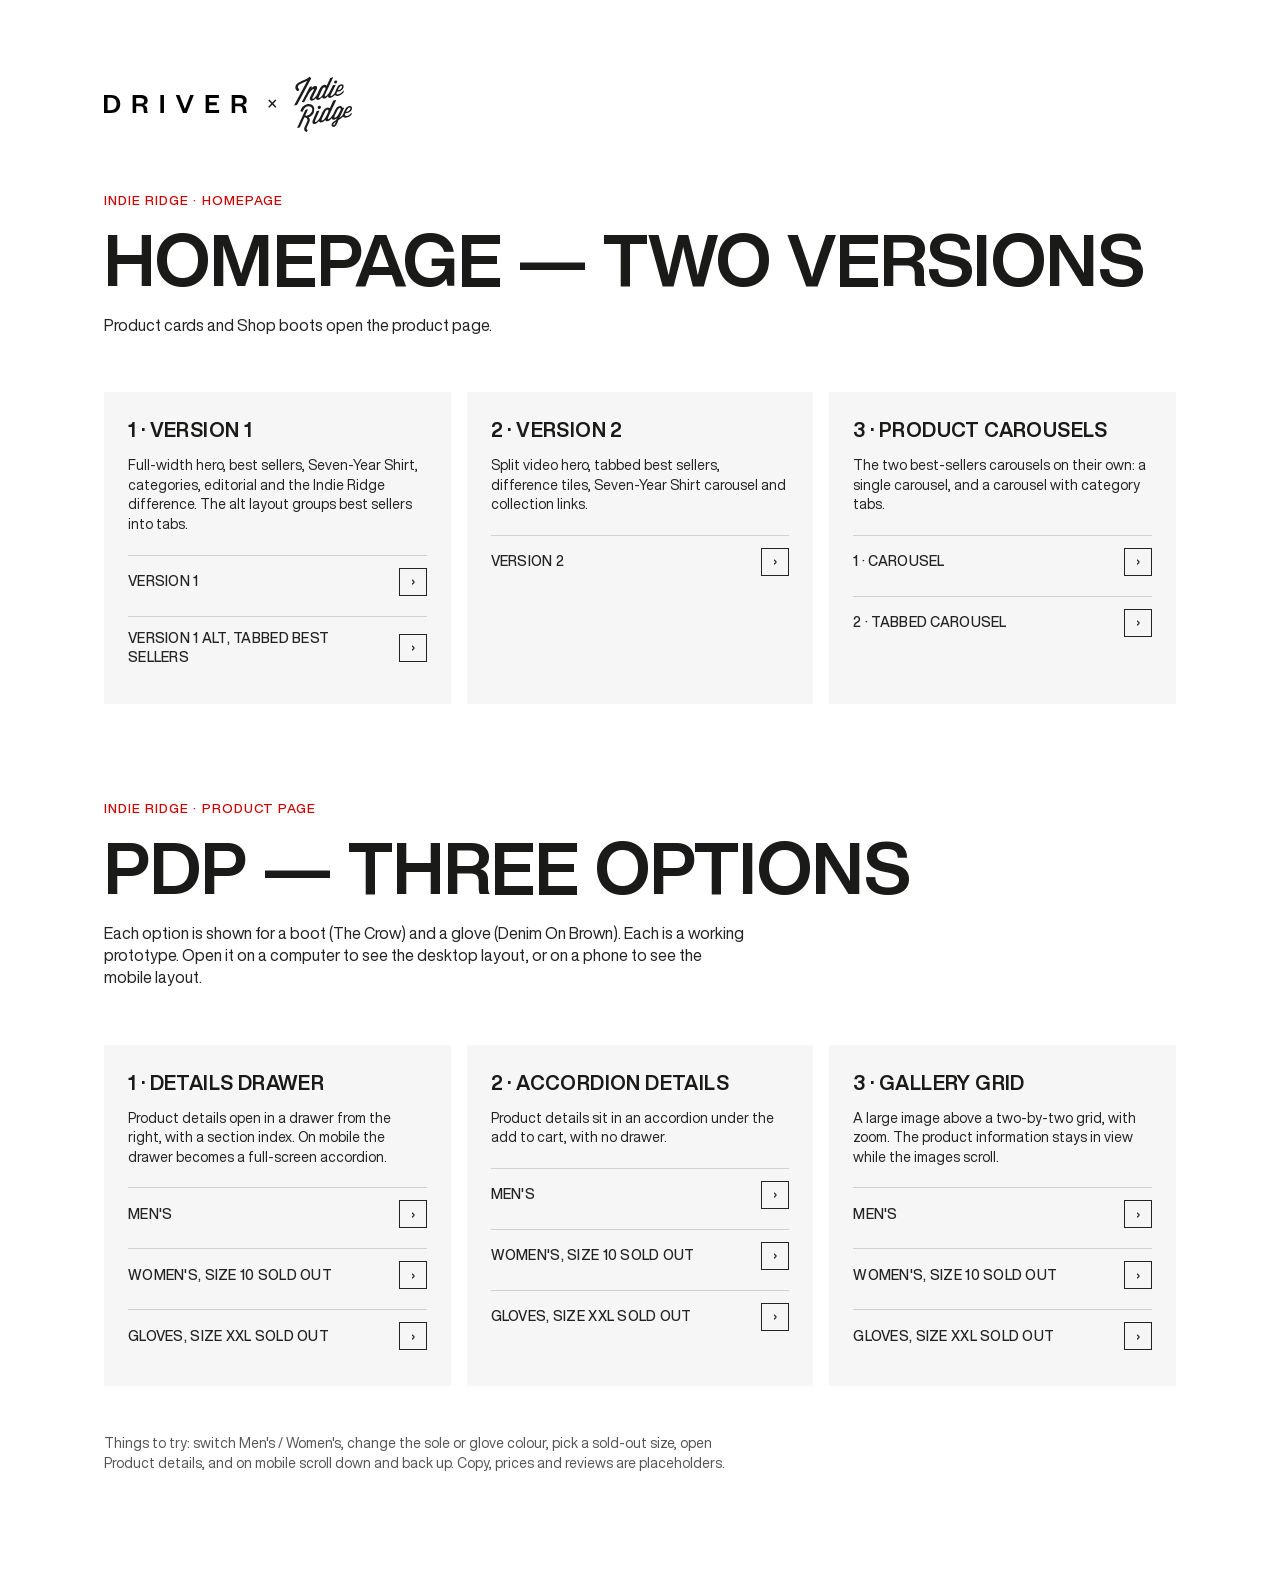
==== index.html @ 84103a26 "Add standalone product carousel pages to the landing page" ====
<!doctype html>
<html lang="en">
<head>
<meta charset="utf-8">
<meta name="viewport" content="width=device-width, initial-scale=1">
<title>Driver × Indie Ridge prototype</title>
<meta name="robots" content="noindex, nofollow">
<link rel="icon" href="favicon.ico" sizes="48x48">
<style>
@font-face { font-family: 'Helvetica Now Display'; font-weight: 400; font-display: swap; src: url(assets/8762a6e199e5416e344eea333f97d55b.woff2) format('woff2'); }
@font-face { font-family: 'Helvetica Now Display'; font-weight: 500; font-display: swap; src: url(assets/6d799c3410f5b43439138eb2e291c39b.woff2) format('woff2'); }
@font-face { font-family: 'Helvetica Now Display'; font-weight: 600 700; font-display: swap; src: url(assets/5e58670df50cc59a136cc1d46ab9bc65.woff2) format('woff2'); }
:root { --ink: #1a1b18; --text: #232323; --red: #ce0000; --grey: #f6f6f6; --line: #d1d1d1; }
* { box-sizing: border-box; }
body { margin: 0; background: #ffffff; color: var(--text); font: 400 16px/1.4 'Helvetica Now Display', Helvetica, Arial, sans-serif; -webkit-font-smoothing: antialiased; }
main { max-width: 1120px; margin: 0 auto; padding: 80px 24px 96px; }
.eyebrow { margin: 0; font-size: 13px; font-weight: 500; letter-spacing: .08em; text-transform: uppercase; color: var(--red); }
html { scroll-behavior: smooth; }
h1 { margin: 12px 0 16px; font-size: clamp(40px, 7vw, 72px); line-height: 1.05; font-weight: 700; text-transform: uppercase; color: var(--ink); }
.intro { max-width: 40rem; margin: 0; }
.grid { display: grid; grid-template-columns: repeat(auto-fit, minmax(280px, 1fr)); gap: 16px; margin-top: 56px; }
.opt { display: grid; gap: 12px; align-content: start; padding: 24px; background: var(--grey); }
.opt h2 { margin: 0; font-size: 20px; font-weight: 700; letter-spacing: .02em; text-transform: uppercase; color: var(--ink); }
.opt p { margin: 0; font-size: 14px; }
.links { display: grid; gap: 8px; margin-top: 8px; }
.links a { display: flex; justify-content: space-between; align-items: center; gap: 12px; padding: 12px 0; border-top: 1px solid var(--line); color: var(--text); font-size: 14px; font-weight: 500; letter-spacing: .02em; text-transform: uppercase; text-decoration: none; }
.links a span { display: inline-flex; width: 28px; height: 28px; align-items: center; justify-content: center; border: 1px solid var(--text); }
.links a:hover { color: var(--red); }
.links a:hover span { background: var(--red); border-color: var(--red); color: #ffffff; }
.brand { display: flex; align-items: center; gap: 20px; margin-bottom: 64px; color: var(--ink); }
.brand__driver { height: 18px; }
.brand__x { font-size: 20px; }
.brand__ir { height: 72px; margin: -12px; }
.group + .group { margin-top: 96px; }
.note { margin-top: 48px; font-size: 14px; color: #555555; max-width: 40rem; }
.scroll { z-index: 10; white-space: nowrap; position: fixed; left: 50%; bottom: 24px; display: inline-flex; align-items: center; gap: 12px; padding: 10px 16px; transform: translateX(-50%); background: #ffffff; border: 1px solid var(--text); color: var(--text); font-size: 13px; font-weight: 500; letter-spacing: .08em; text-transform: uppercase; text-decoration: none; transition: opacity .3s, background-color .2s, color .2s, border-color .2s; }
.scroll:hover { background: var(--red); border-color: var(--red); color: #ffffff; }
.scroll svg { animation: bob 1.6s ease-in-out infinite; }
.scroll.is-hidden { opacity: 0; pointer-events: none; }
@keyframes bob { 50% { transform: translateY(3px); } }
@media (prefers-reduced-motion: reduce) { .scroll svg { animation: none; } }
</style>
</head>
<body>
<main>
<div class="brand" role="img" aria-label="Driver × Indie Ridge"><img class="brand__driver" src="assets/driver-logo.svg" alt=""><span class="brand__x" aria-hidden="true">×</span><img class="brand__ir" src="assets/indie-ridge-logo.svg" alt=""></div>
<section class="group">
<p class="eyebrow">Indie Ridge · Homepage</p>
<h1>Homepage — two versions</h1>
<p class="intro">Product cards and Shop boots open the product page.</p>

<div class="grid">
<section class="opt">
<h2>1 · Version 1</h2>
<p>Full-width hero, best sellers, Seven-Year Shirt, categories, editorial and the Indie Ridge difference. The alt layout groups best sellers into tabs.</p>
<div class="links"><a href="home.html">Version 1 <span aria-hidden="true">›</span></a><a href="home.html?version=alt">Version 1 alt, tabbed best sellers <span aria-hidden="true">›</span></a></div>
</section>
<section class="opt">
<h2>2 · Version 2</h2>
<p>Split video hero, tabbed best sellers, difference tiles, Seven-Year Shirt carousel and collection links.</p>
<div class="links"><a href="home-v2.html">Version 2 <span aria-hidden="true">›</span></a></div>
</section>
<section class="opt">
<h2>3 · Product carousels</h2>
<p>The two best-sellers carousels on their own: a single carousel, and a carousel with category tabs.</p>
<div class="links"><a href="carousel.html">1 · Carousel <span aria-hidden="true">›</span></a><a href="carousel.html?type=tabbed">2 · Tabbed carousel <span aria-hidden="true">›</span></a></div>
</section>
</div>
</section>

<section class="group" id="pdp">
<p class="eyebrow">Indie Ridge · Product page</p>
<h1>PDP — three options</h1>
<p class="intro">Each option is shown for a boot (The Crow) and a glove (Denim On Brown). Each is a working prototype. Open it on a computer to see the desktop layout, or on a phone to see the mobile layout.</p>

<div class="grid">
<section class="opt">
<h2>1 · Details drawer</h2>
<p>Product details open in a drawer from the right, with a section index. On mobile the drawer becomes a full-screen accordion.</p>
<div class="links"><a href="drawer.html">Men's <span aria-hidden="true">›</span></a><a href="drawer.html?gender=womens">Women's, size 10 sold out <span aria-hidden="true">›</span></a><a href="glove-drawer.html">Gloves, size XXL sold out <span aria-hidden="true">›</span></a></div>
</section>
<section class="opt">
<h2>2 · Accordion details</h2>
<p>Product details sit in an accordion under the add to cart, with no drawer.</p>
<div class="links"><a href="accordion.html">Men's <span aria-hidden="true">›</span></a><a href="accordion.html?gender=womens">Women's, size 10 sold out <span aria-hidden="true">›</span></a><a href="glove-accordion.html">Gloves, size XXL sold out <span aria-hidden="true">›</span></a></div>
</section>
<section class="opt">
<h2>3 · Gallery grid</h2>
<p>A large image above a two-by-two grid, with zoom. The product information stays in view while the images scroll.</p>
<div class="links"><a href="gallery.html">Men's <span aria-hidden="true">›</span></a><a href="gallery.html?gender=womens">Women's, size 10 sold out <span aria-hidden="true">›</span></a><a href="glove-gallery.html">Gloves, size XXL sold out <span aria-hidden="true">›</span></a></div>
</section>
</div>

<p class="note">Things to try: switch Men's / Women's, change the sole or glove colour, pick a sold-out size, open Product details, and on mobile scroll down and back up. Copy, prices and reviews are placeholders.</p>
</section>
</main>
<a class="scroll" href="#pdp">Product page options <svg width="12" height="12" viewBox="0 0 12 12" fill="none" aria-hidden="true"><path d="M6 1v10M1.5 6.5 6 11l4.5-4.5" stroke="currentColor" stroke-width="1.5"/></svg></a>
<script>
const cue = document.querySelector('.scroll');
new IntersectionObserver(([e]) => cue.classList.toggle('is-hidden', e.isIntersecting)).observe(document.querySelector('#pdp h1'));
</script>
</body>
</html>
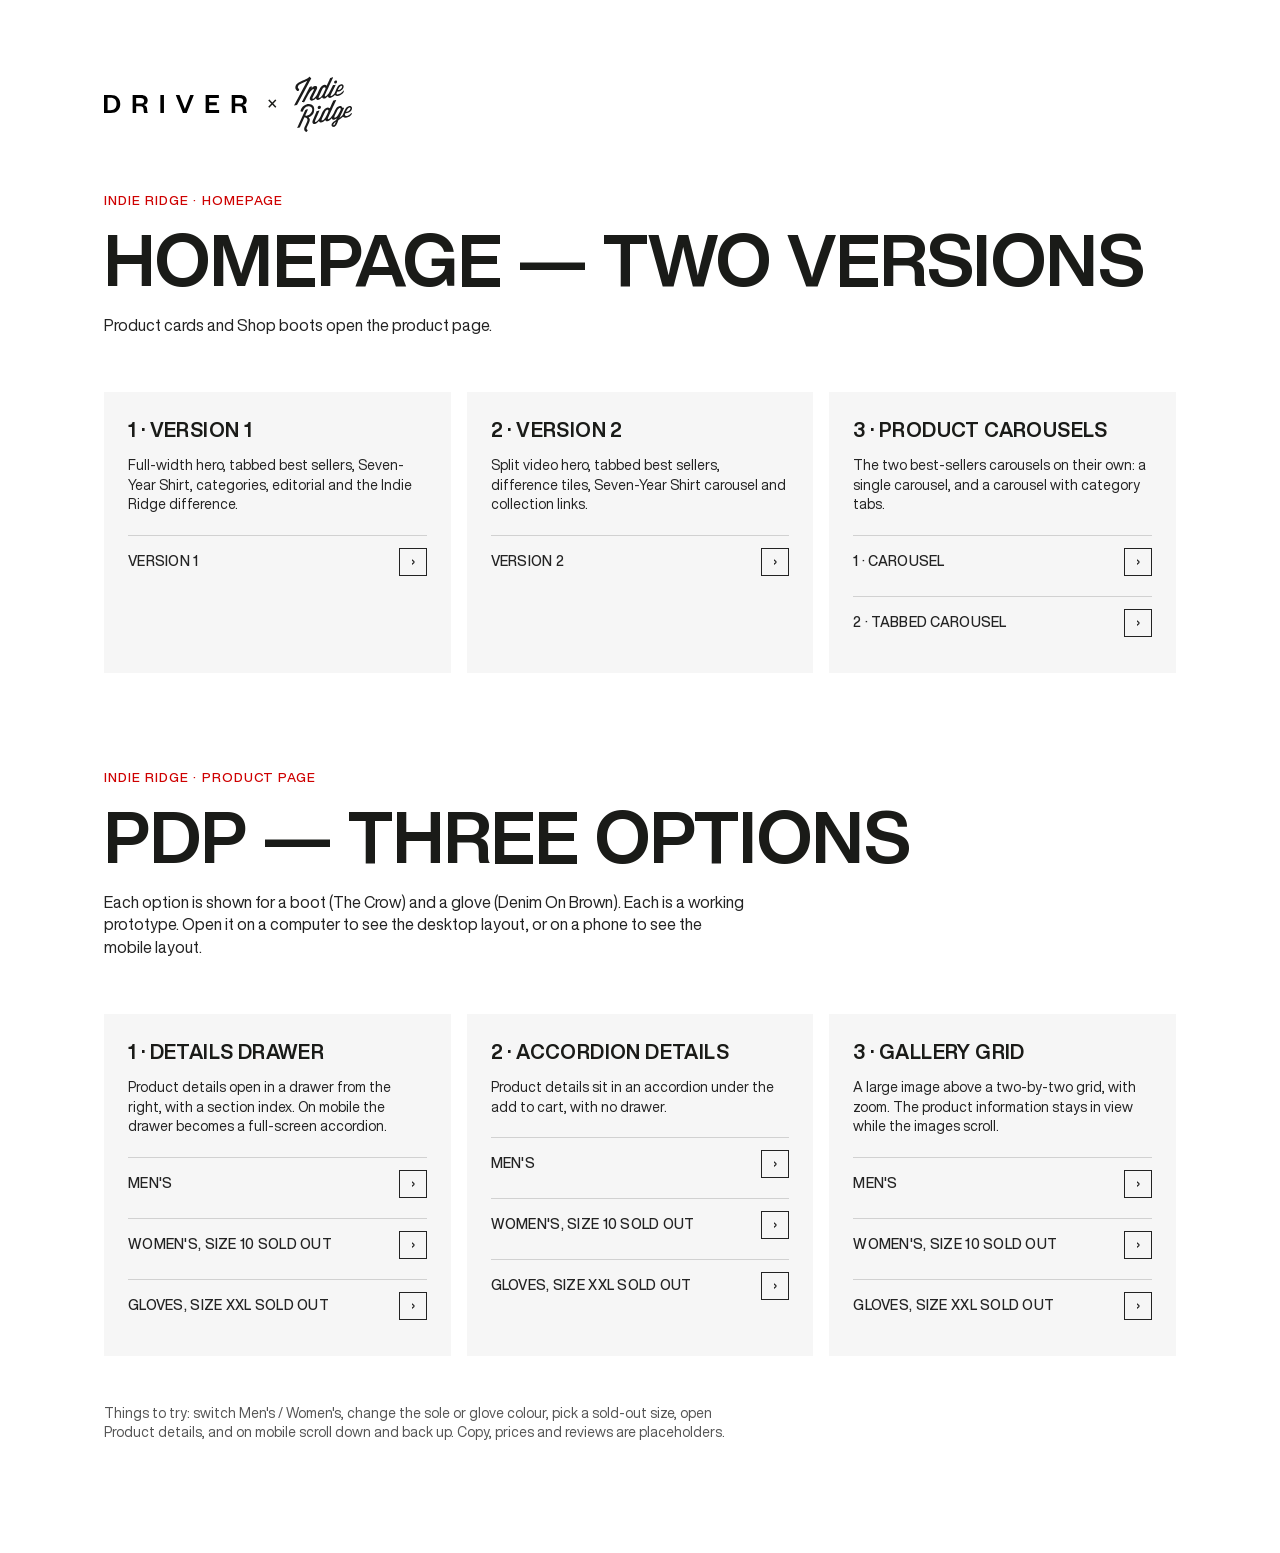
==== commit 78029ce1: "Version 1 is now the tabbed (former alt) homepage; drop the old V1 link" ====
--- a/index.html
+++ b/index.html
@@ -52,8 +52,8 @@
 <div class="grid">
 <section class="opt">
 <h2>1 · Version 1</h2>
-<p>Full-width hero, best sellers, Seven-Year Shirt, categories, editorial and the Indie Ridge difference. The alt layout groups best sellers into tabs.</p>
-<div class="links"><a href="home.html">Version 1 <span aria-hidden="true">›</span></a><a href="home.html?version=alt">Version 1 alt, tabbed best sellers <span aria-hidden="true">›</span></a></div>
+<p>Full-width hero, tabbed best sellers, Seven-Year Shirt, categories, editorial and the Indie Ridge difference.</p>
+<div class="links"><a href="home.html">Version 1 <span aria-hidden="true">›</span></a></div>
 </section>
 <section class="opt">
 <h2>2 · Version 2</h2>
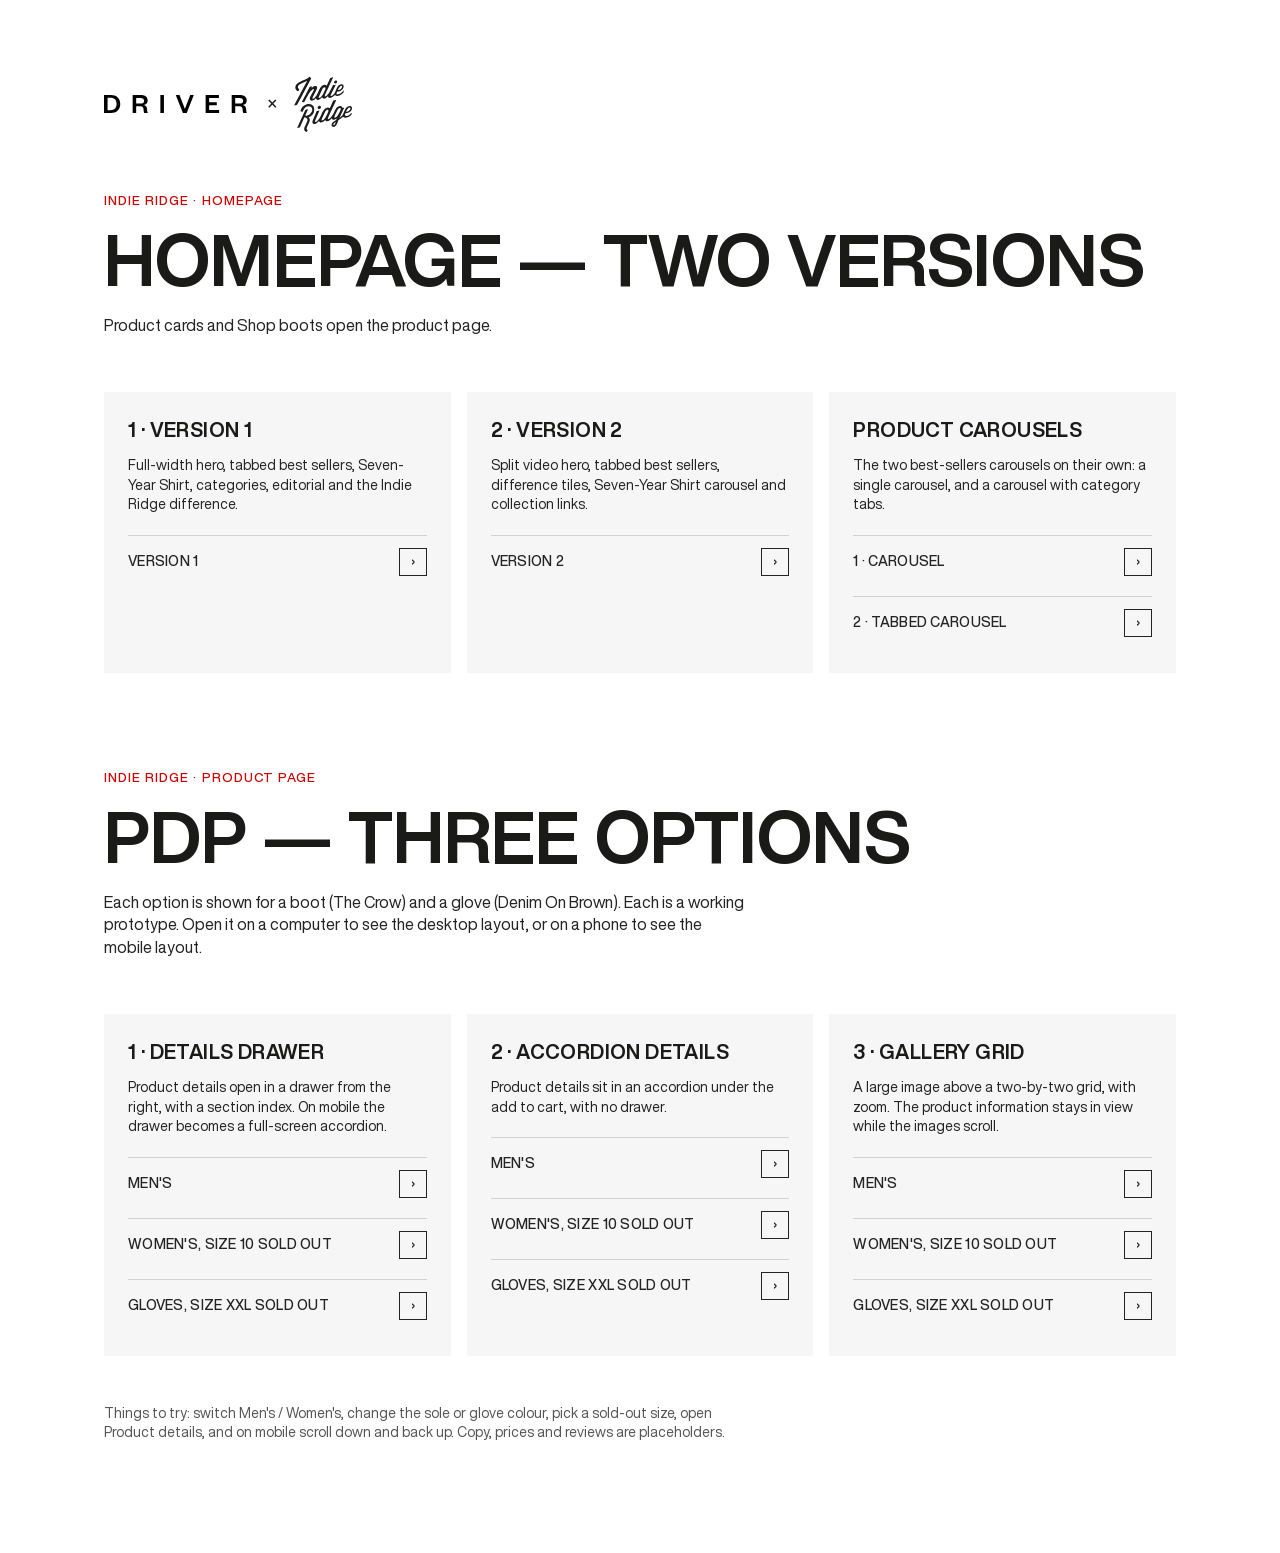
==== commit 06b12202: "Drop the number from the Product carousels title" ====
--- a/index.html
+++ b/index.html
@@ -61,7 +61,7 @@
 <div class="links"><a href="home-v2.html">Version 2 <span aria-hidden="true">›</span></a></div>
 </section>
 <section class="opt">
-<h2>3 · Product carousels</h2>
+<h2>Product carousels</h2>
 <p>The two best-sellers carousels on their own: a single carousel, and a carousel with category tabs.</p>
 <div class="links"><a href="carousel.html">1 · Carousel <span aria-hidden="true">›</span></a><a href="carousel.html?type=tabbed">2 · Tabbed carousel <span aria-hidden="true">›</span></a></div>
 </section>
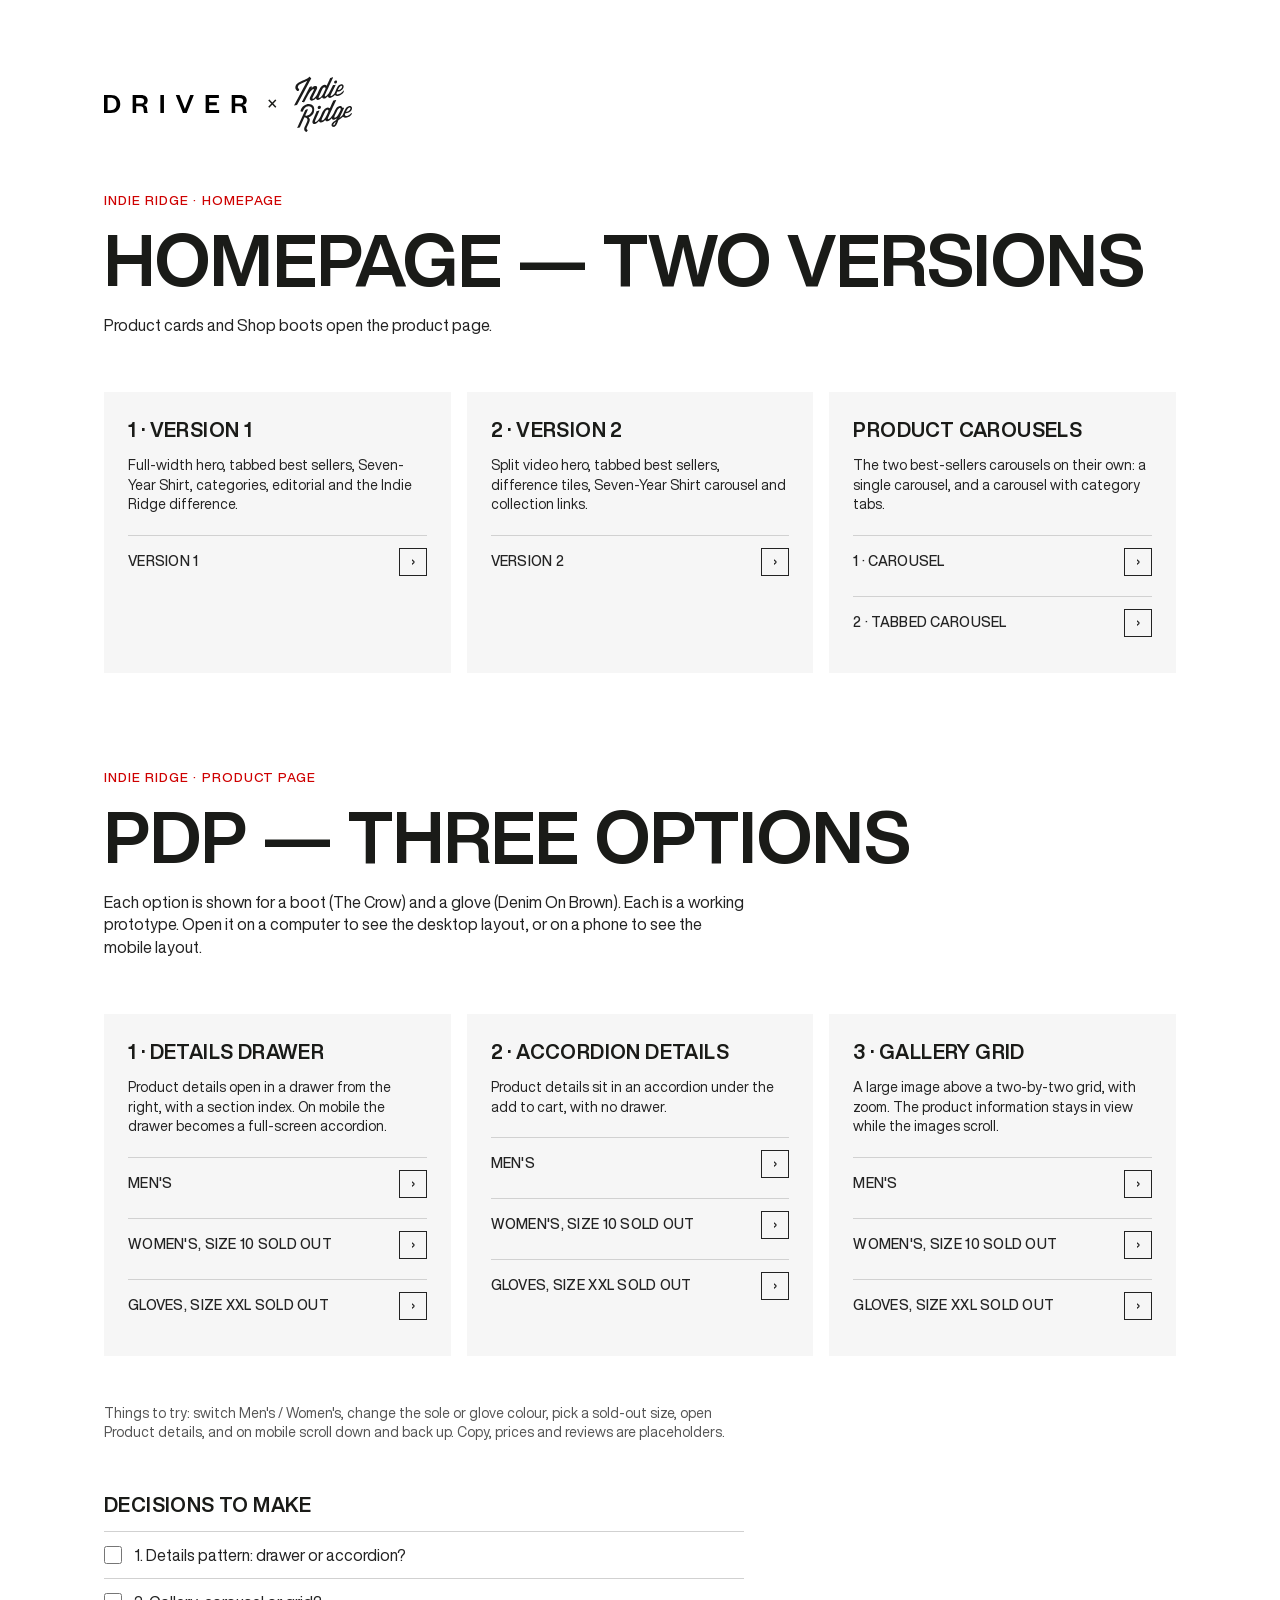
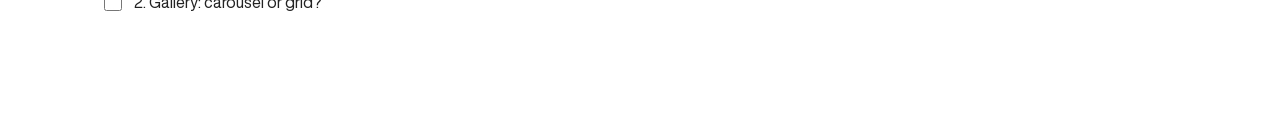
==== commit 04bf852d: "Add Decisions to make checklist under the PDP options" ====
--- a/index.html
+++ b/index.html
@@ -33,6 +33,11 @@
 .brand__ir { height: 72px; margin: -12px; }
 .group + .group { margin-top: 96px; }
 .note { margin-top: 48px; font-size: 14px; color: #555555; max-width: 40rem; }
+.decide { max-width: 40rem; margin-top: 48px; }
+.decide h2 { margin: 0; font-size: 20px; font-weight: 700; letter-spacing: .02em; text-transform: uppercase; color: var(--ink); }
+.decide ul { margin: 12px 0 0; padding: 0; list-style: none; }
+.decide label { display: flex; gap: 12px; align-items: center; padding: 12px 0; border-top: 1px solid var(--line); font-size: 16px; cursor: pointer; }
+.decide input { width: 18px; height: 18px; margin: 0; accent-color: var(--red); }
 .scroll { z-index: 10; white-space: nowrap; position: fixed; left: 50%; bottom: 24px; display: inline-flex; align-items: center; gap: 12px; padding: 10px 16px; transform: translateX(-50%); background: #ffffff; border: 1px solid var(--text); color: var(--text); font-size: 13px; font-weight: 500; letter-spacing: .08em; text-transform: uppercase; text-decoration: none; transition: opacity .3s, background-color .2s, color .2s, border-color .2s; }
 .scroll:hover { background: var(--red); border-color: var(--red); color: #ffffff; }
 .scroll svg { animation: bob 1.6s ease-in-out infinite; }
@@ -92,6 +97,14 @@
 </div>
 
 <p class="note">Things to try: switch Men's / Women's, change the sole or glove colour, pick a sold-out size, open Product details, and on mobile scroll down and back up. Copy, prices and reviews are placeholders.</p>
+
+<div class="decide">
+<h2>Decisions to make</h2>
+<ul>
+<li><label><input type="checkbox">1. Details pattern: drawer or accordion?</label></li>
+<li><label><input type="checkbox">2. Gallery: carousel or grid?</label></li>
+</ul>
+</div>
 </section>
 </main>
 <a class="scroll" href="#pdp">Product page options <svg width="12" height="12" viewBox="0 0 12 12" fill="none" aria-hidden="true"><path d="M6 1v10M1.5 6.5 6 11l4.5-4.5" stroke="currentColor" stroke-width="1.5"/></svg></a>
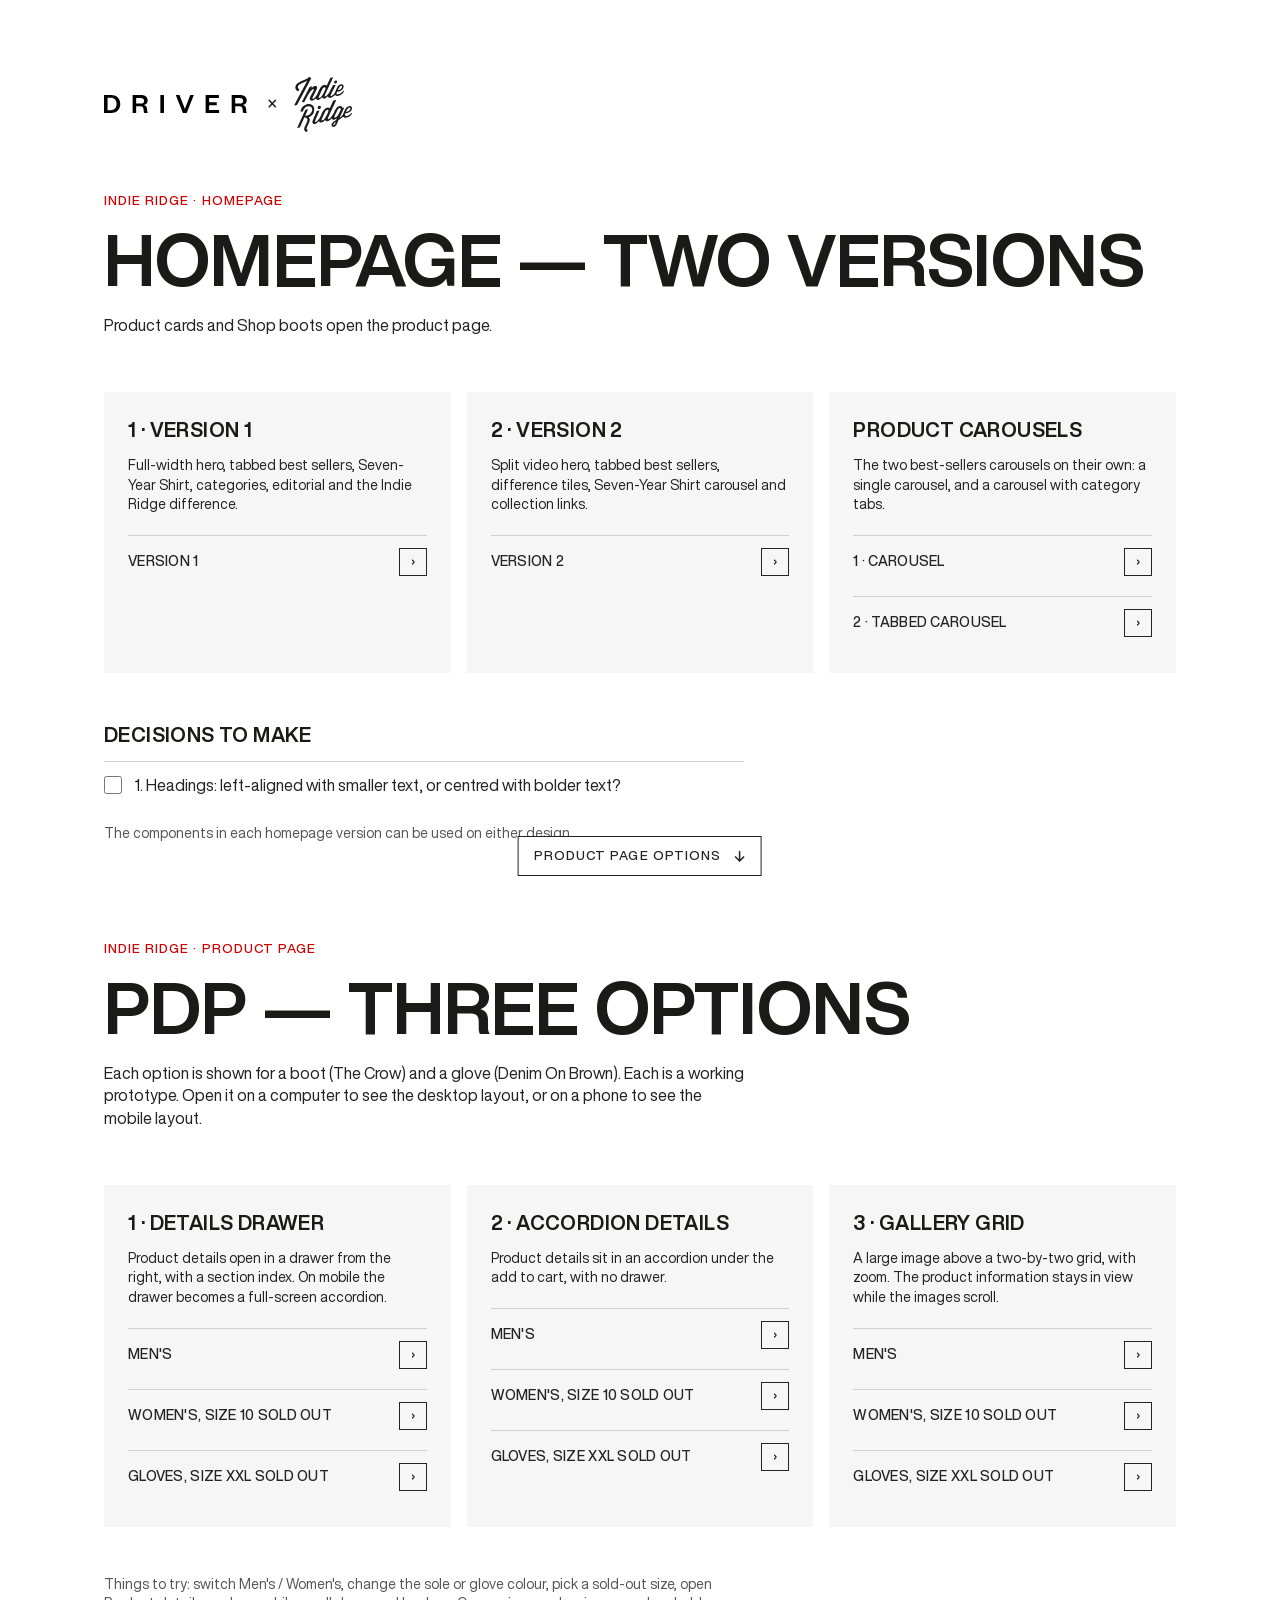
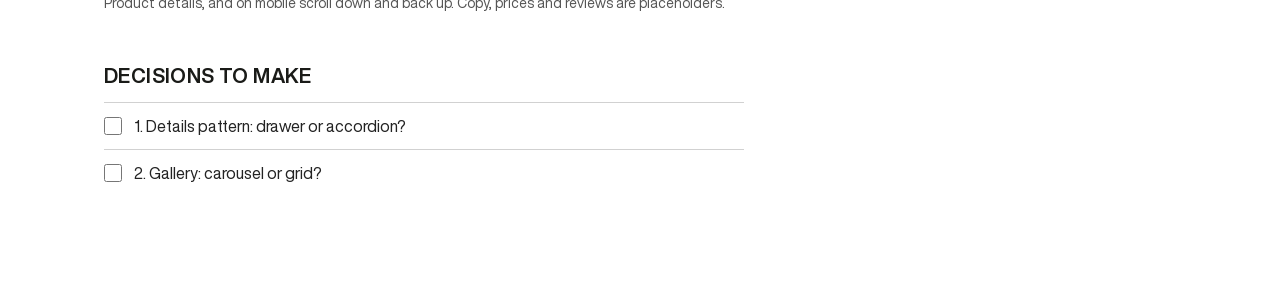
==== commit fa10d016: "Homepage decisions checklist and note" ====
--- a/index.html
+++ b/index.html
@@ -71,6 +71,14 @@
 <div class="links"><a href="carousel.html">1 · Carousel <span aria-hidden="true">›</span></a><a href="carousel.html?type=tabbed">2 · Tabbed carousel <span aria-hidden="true">›</span></a></div>
 </section>
 </div>
+
+<div class="decide">
+<h2>Decisions to make</h2>
+<ul>
+<li><label><input type="checkbox">1. Headings: left-aligned with smaller text, or centred with bolder text?</label></li>
+</ul>
+<p class="note" style="margin-top: 16px;">The components in each homepage version can be used on either design.</p>
+</div>
 </section>
 
 <section class="group" id="pdp">
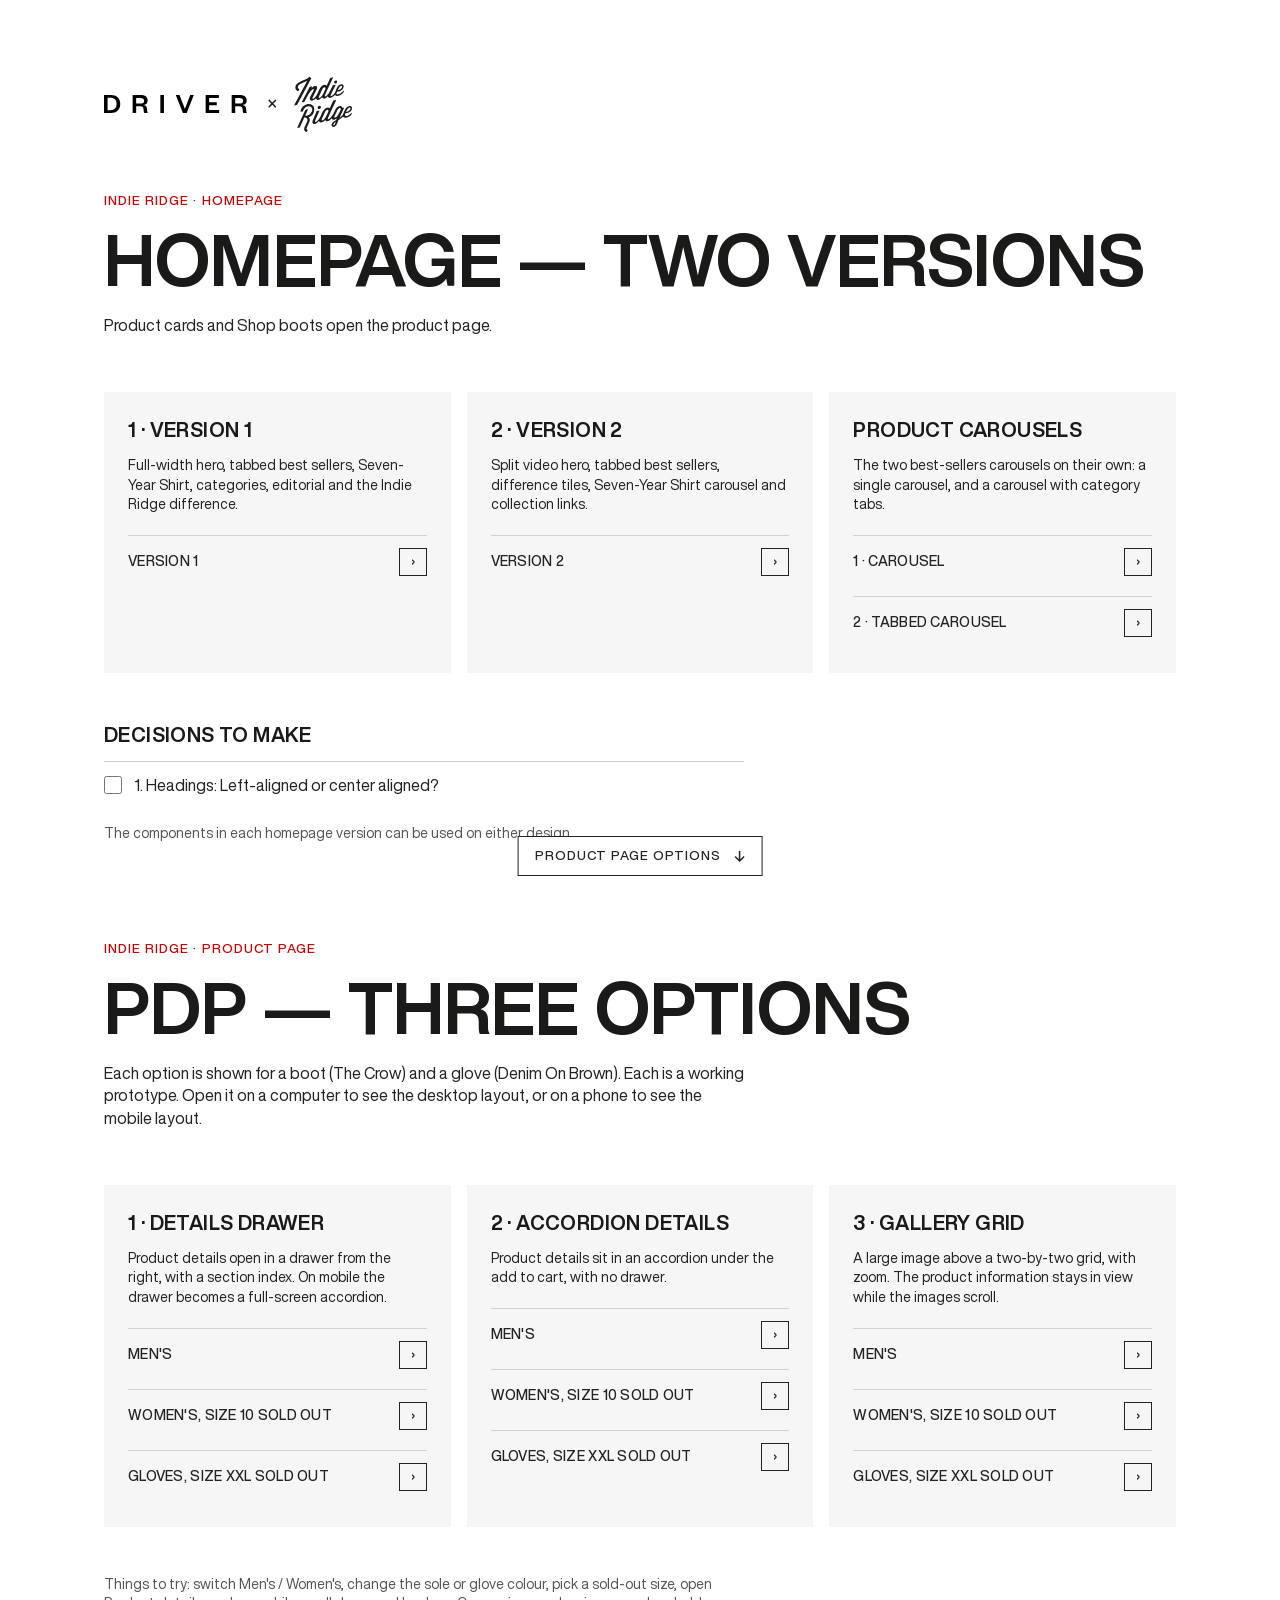
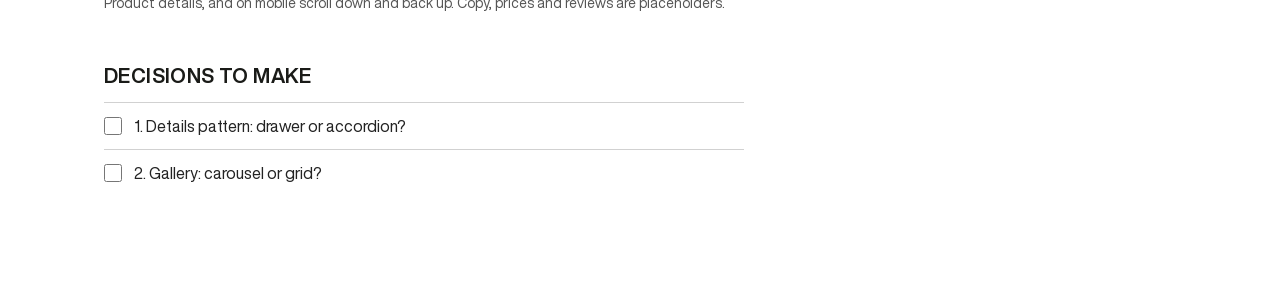
==== commit 2e715e40: "Shorten homepage headings decision" ====
--- a/index.html
+++ b/index.html
@@ -75,7 +75,7 @@
 <div class="decide">
 <h2>Decisions to make</h2>
 <ul>
-<li><label><input type="checkbox">1. Headings: left-aligned with smaller text, or centred with bolder text?</label></li>
+<li><label><input type="checkbox">1. Headings: Left-aligned or center aligned?</label></li>
 </ul>
 <p class="note" style="margin-top: 16px;">The components in each homepage version can be used on either design.</p>
 </div>
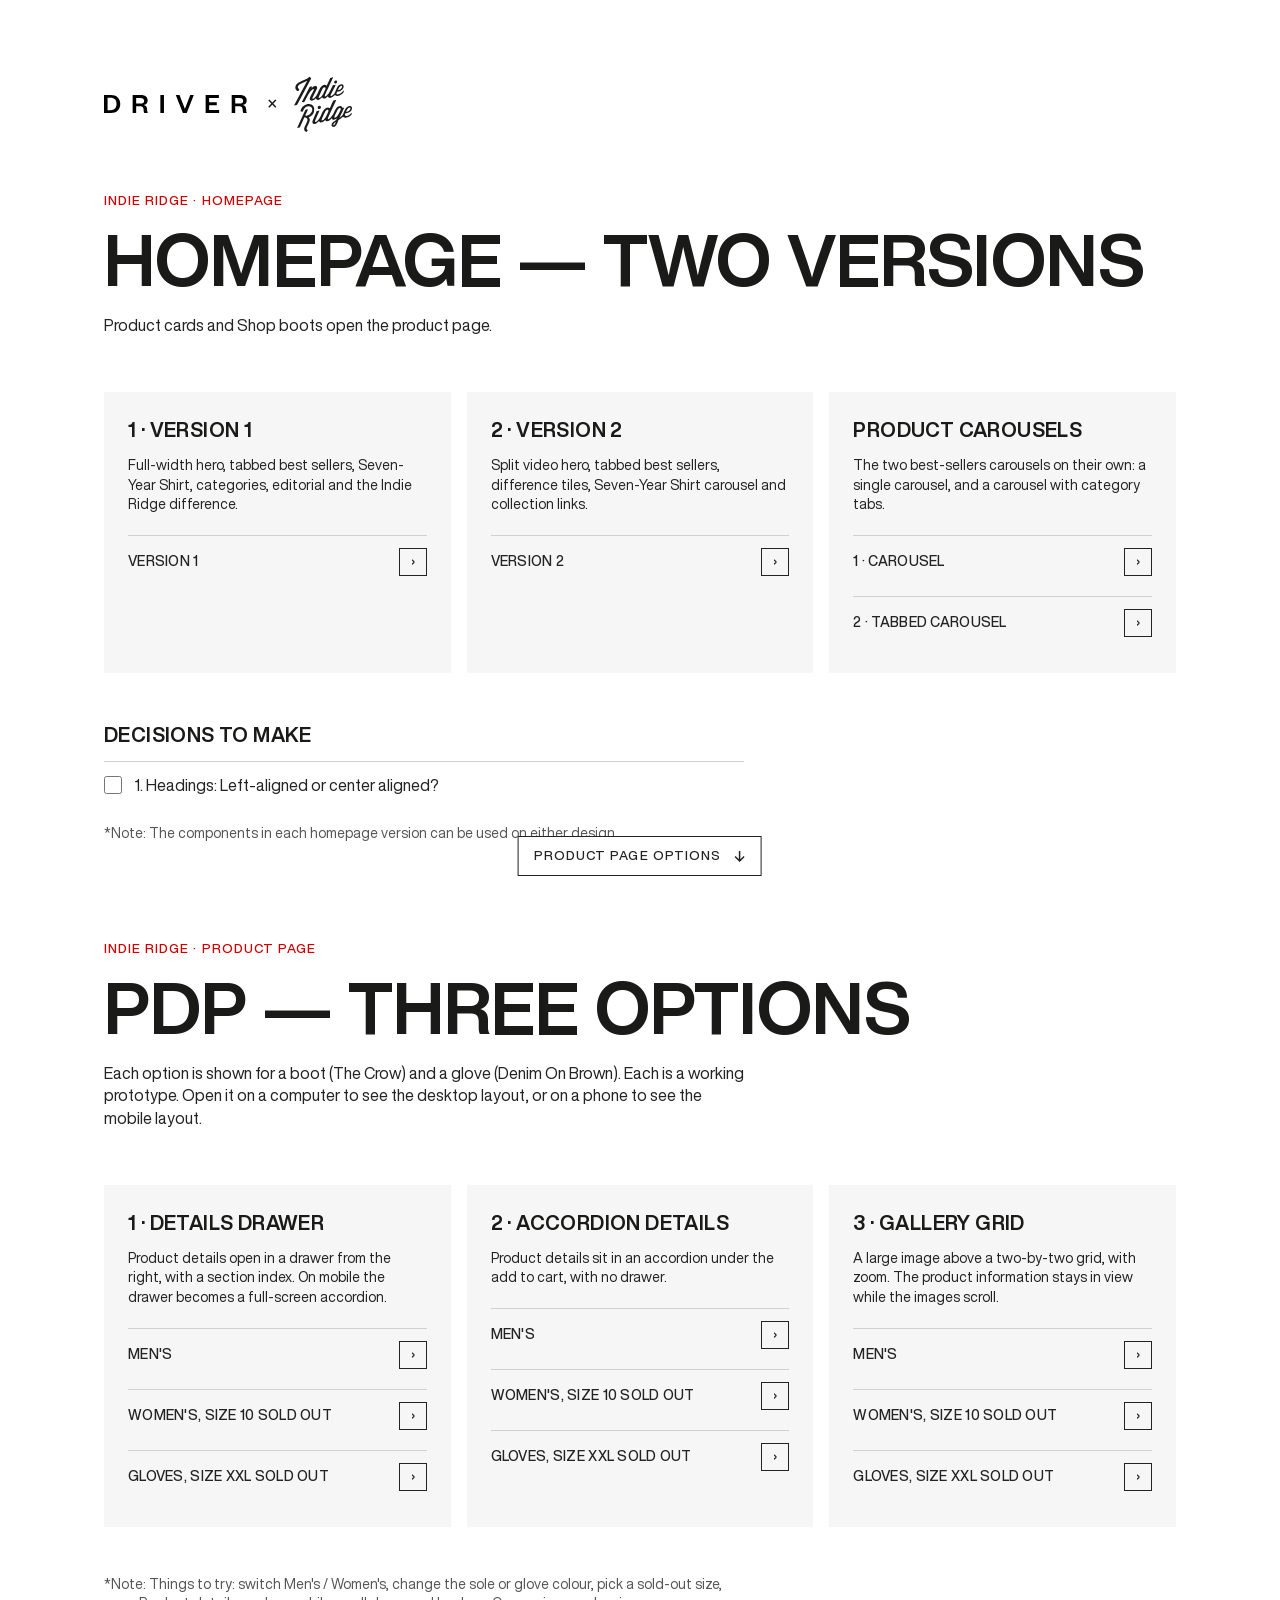
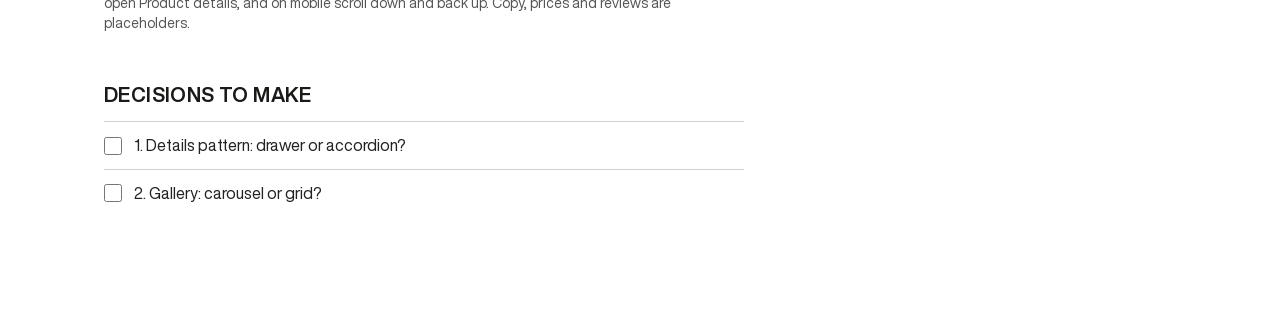
==== commit 311404db: "Mark landing page notes" ====
--- a/index.html
+++ b/index.html
@@ -77,7 +77,7 @@
 <ul>
 <li><label><input type="checkbox">1. Headings: Left-aligned or center aligned?</label></li>
 </ul>
-<p class="note" style="margin-top: 16px;">The components in each homepage version can be used on either design.</p>
+<p class="note" style="margin-top: 16px;">*Note: The components in each homepage version can be used on either design.</p>
 </div>
 </section>
 
@@ -104,7 +104,7 @@
 </section>
 </div>
 
-<p class="note">Things to try: switch Men's / Women's, change the sole or glove colour, pick a sold-out size, open Product details, and on mobile scroll down and back up. Copy, prices and reviews are placeholders.</p>
+<p class="note">*Note: Things to try: switch Men's / Women's, change the sole or glove colour, pick a sold-out size, open Product details, and on mobile scroll down and back up. Copy, prices and reviews are placeholders.</p>
 
 <div class="decide">
 <h2>Decisions to make</h2>
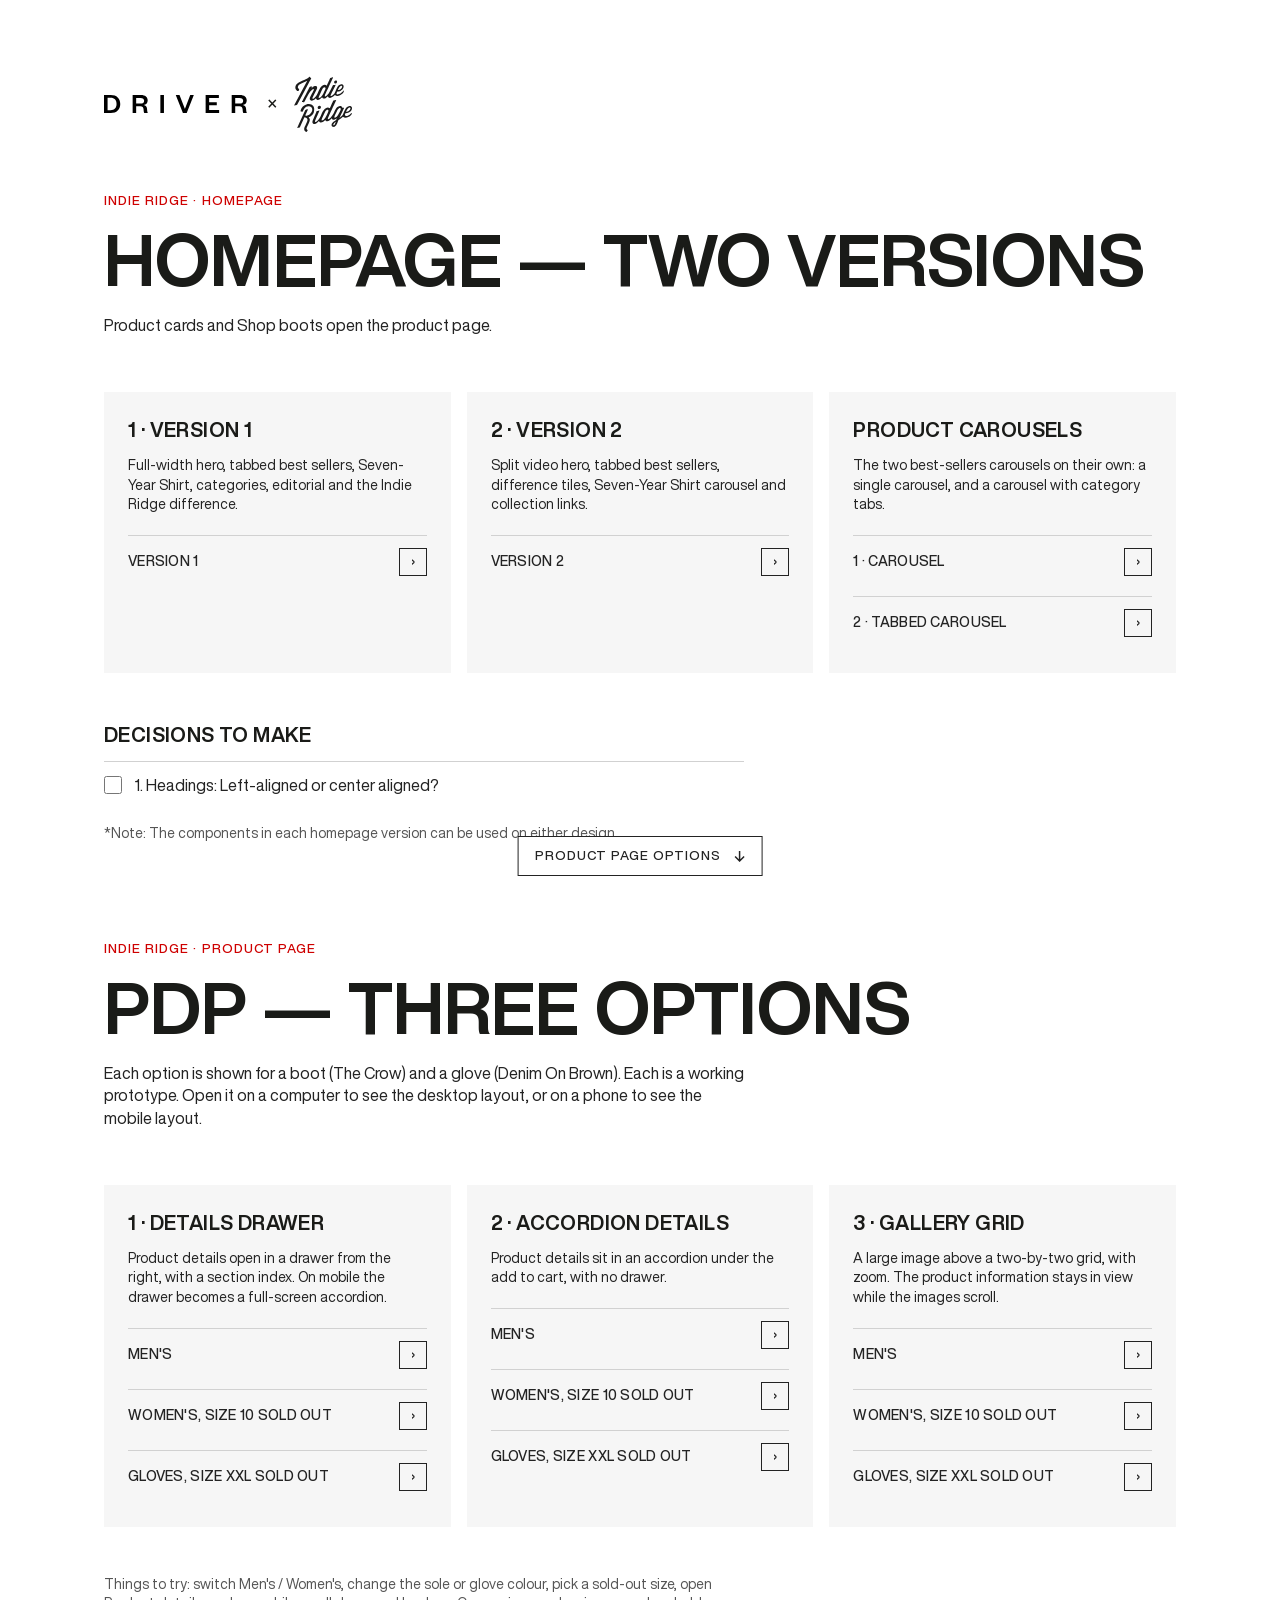
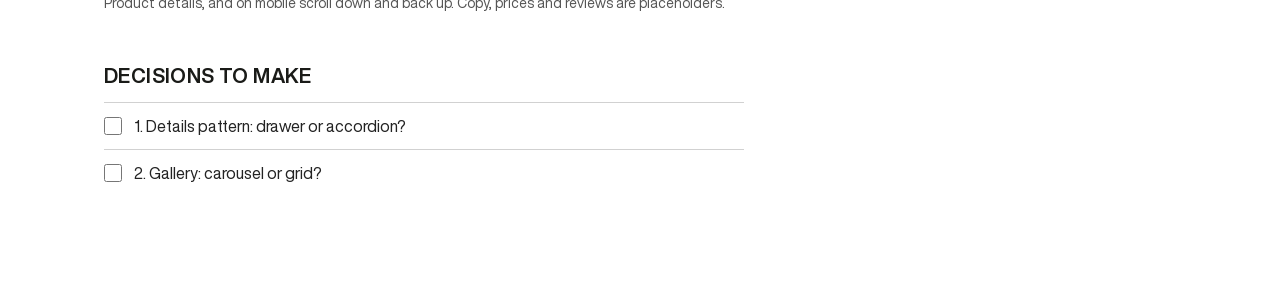
==== commit d709db3a: "Drop Note label from Things to try" ====
--- a/index.html
+++ b/index.html
@@ -104,7 +104,7 @@
 </section>
 </div>
 
-<p class="note">*Note: Things to try: switch Men's / Women's, change the sole or glove colour, pick a sold-out size, open Product details, and on mobile scroll down and back up. Copy, prices and reviews are placeholders.</p>
+<p class="note">Things to try: switch Men's / Women's, change the sole or glove colour, pick a sold-out size, open Product details, and on mobile scroll down and back up. Copy, prices and reviews are placeholders.</p>
 
 <div class="decide">
 <h2>Decisions to make</h2>
